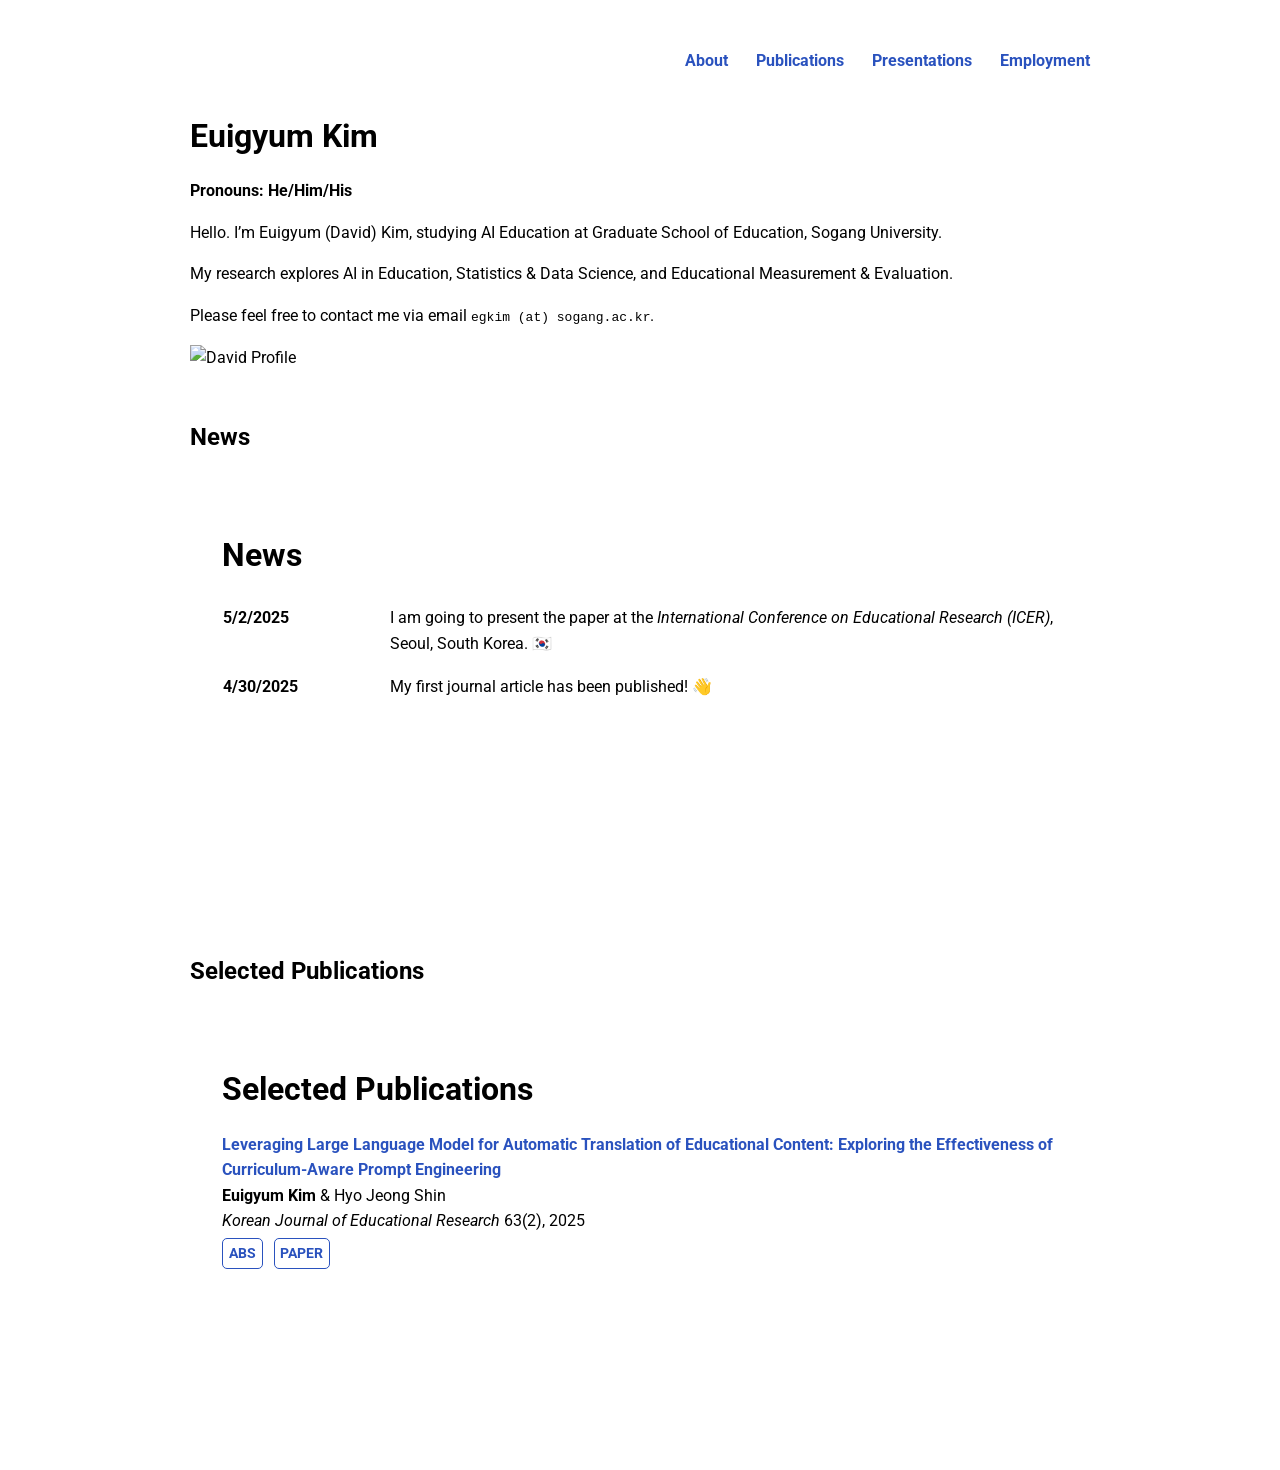
==== index.html @ 0bad4b85 "Update index.html" ====
<!DOCTYPE html>
<html lang="en">
<head>
  <meta charset="UTF-8">
  <title>Euigyum Kim | Masters Student in Sogang University</title>
  <meta name="viewport" content="width=device-width, initial-scale=1">
  <link href="https://fonts.googleapis.com/css2?family=Roboto&display=swap" rel="stylesheet">
  <link rel="stylesheet" href="style.css">
</head>
<body>

<style>
    header {
      display: flex;
      justify-content: flex-end;
      align-items: center;
      padding: 1em 0;
    }
    header nav a {
      margin-left: 1.5em;
      text-decoration: none;
    }
  </style>
</head>
<body>

<header>
  <nav>
    <a href="index.html">About</a>
    <a href="publications.html">Publications</a>
    <a href="#">Presentations</a>
    <a href="#">Employment</a>
  </nav>
</header>

<div class="intro">
  <div class="intro-text">
    <h1>Euigyum Kim</h1>
    <p><strong>Pronouns: He/Him/His</strong></p>
    <p>Hello. I’m Euigyum (David) Kim, studying AI Education at Graduate School of Education, Sogang University.</p>
    <p>My research explores AI in Education, Statistics & Data Science, and Educational Measurement & Evaluation.</p>
    <p>Please feel free to contact me via email <code>egkim (at) sogang.ac.kr</code>.</p>
  </div>
  <div class="profile-img">
    <img src="image_assets/profile/profile_250512.jpg" alt="David Profile">
  </div>
</div>

<h2>News</h2>
<iframe src="news.html" style="width:100%; border:none;" height="420"></iframe>

<h2>Selected Publications</h2>
<iframe src="publications.html" style="width:100%; border:none;" height="420"></iframe>

</body>
</html>
---- style.css ----
body {
  font-family: 'Roboto', sans-serif;
  max-width: 900px;
  margin: auto;
  padding: 2em;
  line-height: 1.6;
  color: #000;
}

a {
  color: #2A52BE;
  font-weight: bold;
  text-decoration: none;
}

a:hover {
  text-decoration: underline;
}

h1 {
  font-size: 2em;
  font-weight: bold;
  margin-bottom: 0.2em;
}

h2 {
  margin-top: 2em;
  font-weight: bold;
}

nav a {
  margin-left: 1.5em;
}

.news-table {
  width: 100%;
  border-spacing: 0 1em;
}

.news-date {
  width: 20%;
  font-weight: bold;
  vertical-align: top;
}

.news-content {
  width: 80%;
}

.pub-title {
  font-weight: bold;
  margin-top: 1em;
}

.pub-links a {
  display: inline-block;
  margin-right: 0.5em;
  margin-top: 0.3em;
  padding: 0.2em 0.4em;
  border: 1px solid #2A52BE;
  border-radius: 5px;
  font-size: 0.9em;
  color: #2A52BE;
}

.abstract {
  display: none;
  margin-top: 0.5em;
  padding: 1em;
  border: 1px dashed #2A52BE;
  background-color: #f9f9ff;
}
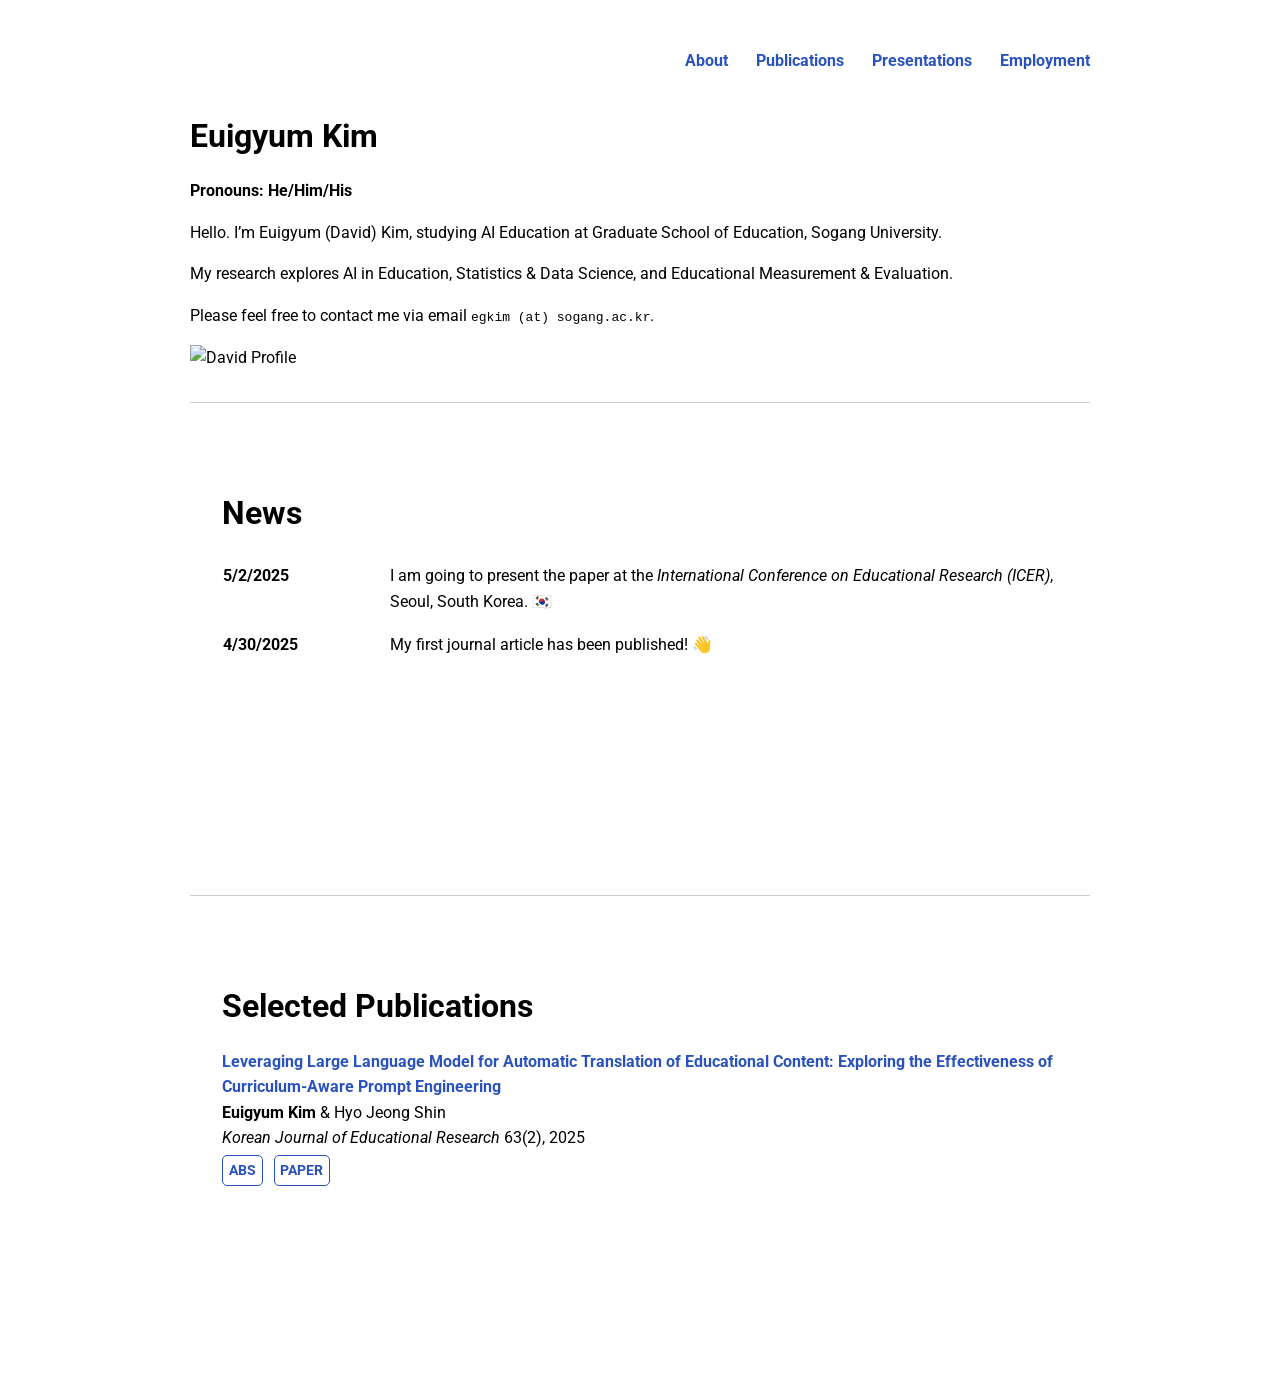
==== commit cb8272da: "Update index.html" ====
--- a/index.html
+++ b/index.html
@@ -46,11 +46,13 @@
   </div>
 </div>
 
-<h2>News</h2>
+<hr style="border: none; border-top: 1px solid #ccc; margin: 2em 0;">
+
 <iframe src="news.html" style="width:100%; border:none;" height="420"></iframe>
 
-<h2>Selected Publications</h2>
-<iframe src="publications.html" style="width:100%; border:none;" height="420"></iframe>
+<hr style="border: none; border-top: 1px solid #ccc; margin: 2em 0;">
+
+  <iframe src="publications.html" style="width:100%; border:none;" height="420"></iframe>
 
 </body>
 </html>
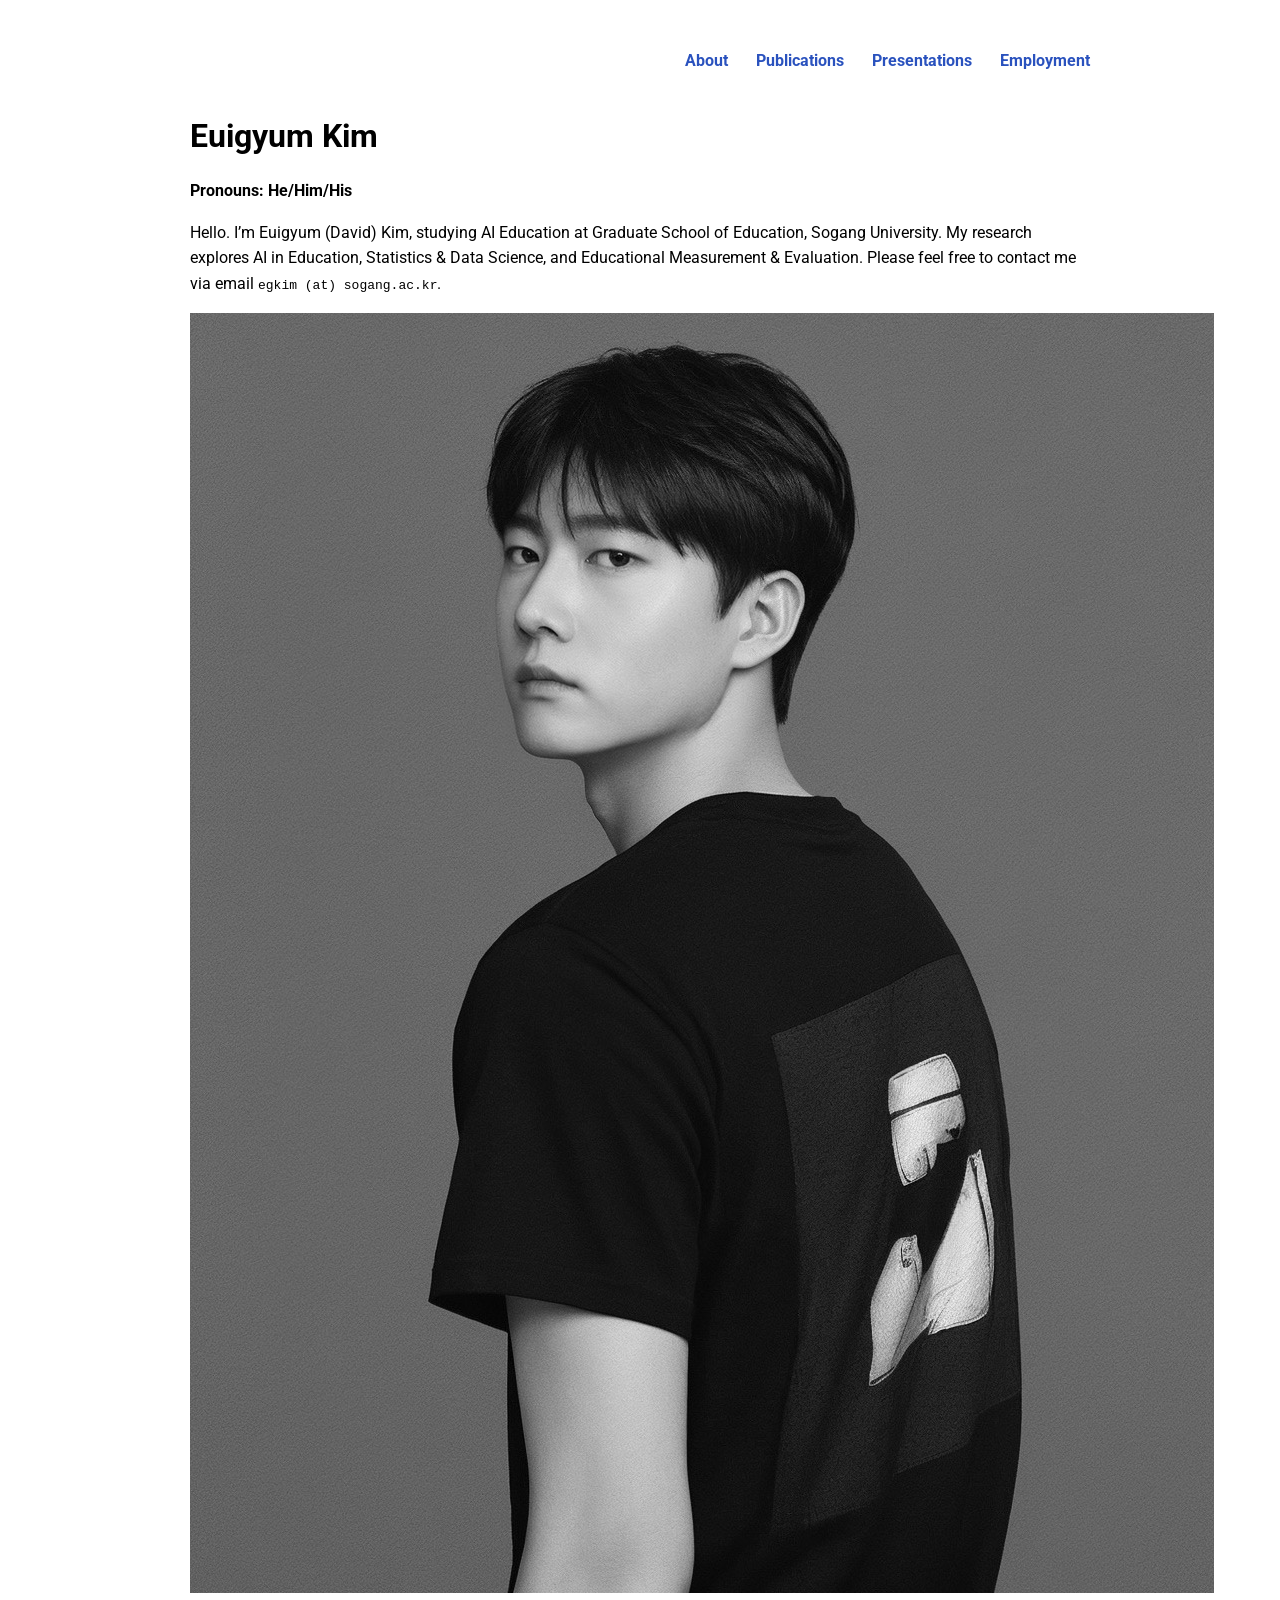
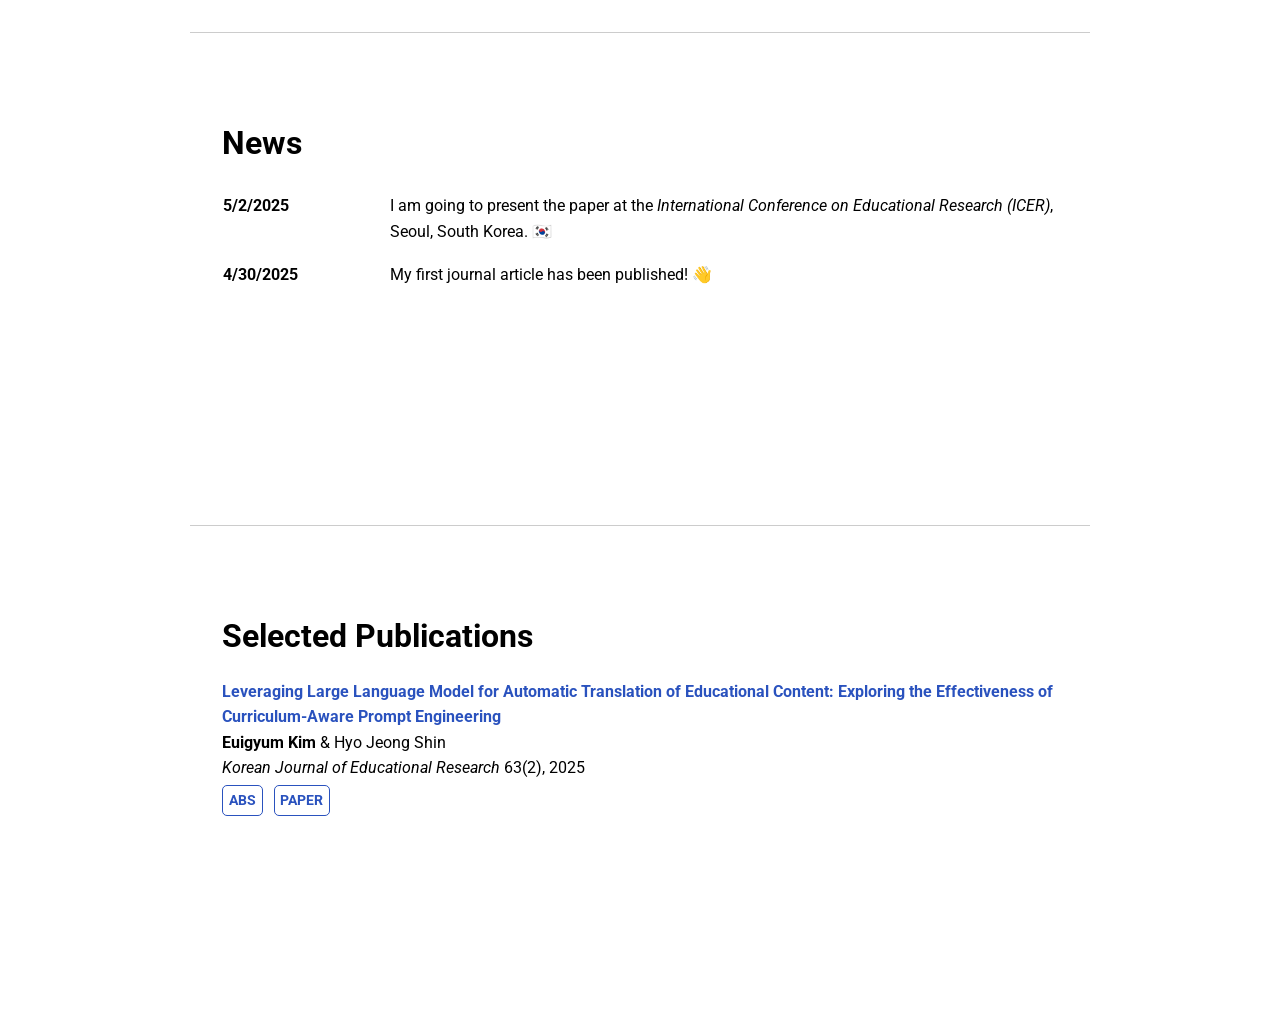
==== commit 1d1d3b93: "Update index.html" ====
--- a/index.html
+++ b/index.html
@@ -37,12 +37,10 @@
   <div class="intro-text">
     <h1>Euigyum Kim</h1>
     <p><strong>Pronouns: He/Him/His</strong></p>
-    <p>Hello. I’m Euigyum (David) Kim, studying AI Education at Graduate School of Education, Sogang University.</p>
-    <p>My research explores AI in Education, Statistics & Data Science, and Educational Measurement & Evaluation.</p>
-    <p>Please feel free to contact me via email <code>egkim (at) sogang.ac.kr</code>.</p>
+    <p>Hello. I’m Euigyum (David) Kim, studying AI Education at Graduate School of Education, Sogang University. My research explores AI in Education, Statistics & Data Science, and Educational Measurement & Evaluation. Please feel free to contact me via email <code>egkim (at) sogang.ac.kr</code>.</p>
   </div>
   <div class="profile-img">
-    <img src="image_assets/profile/profile_250512.jpg" alt="David Profile">
+    <img src="image_assets/profile/profile_250512.JPG" alt="David Profile">
   </div>
 </div>
 
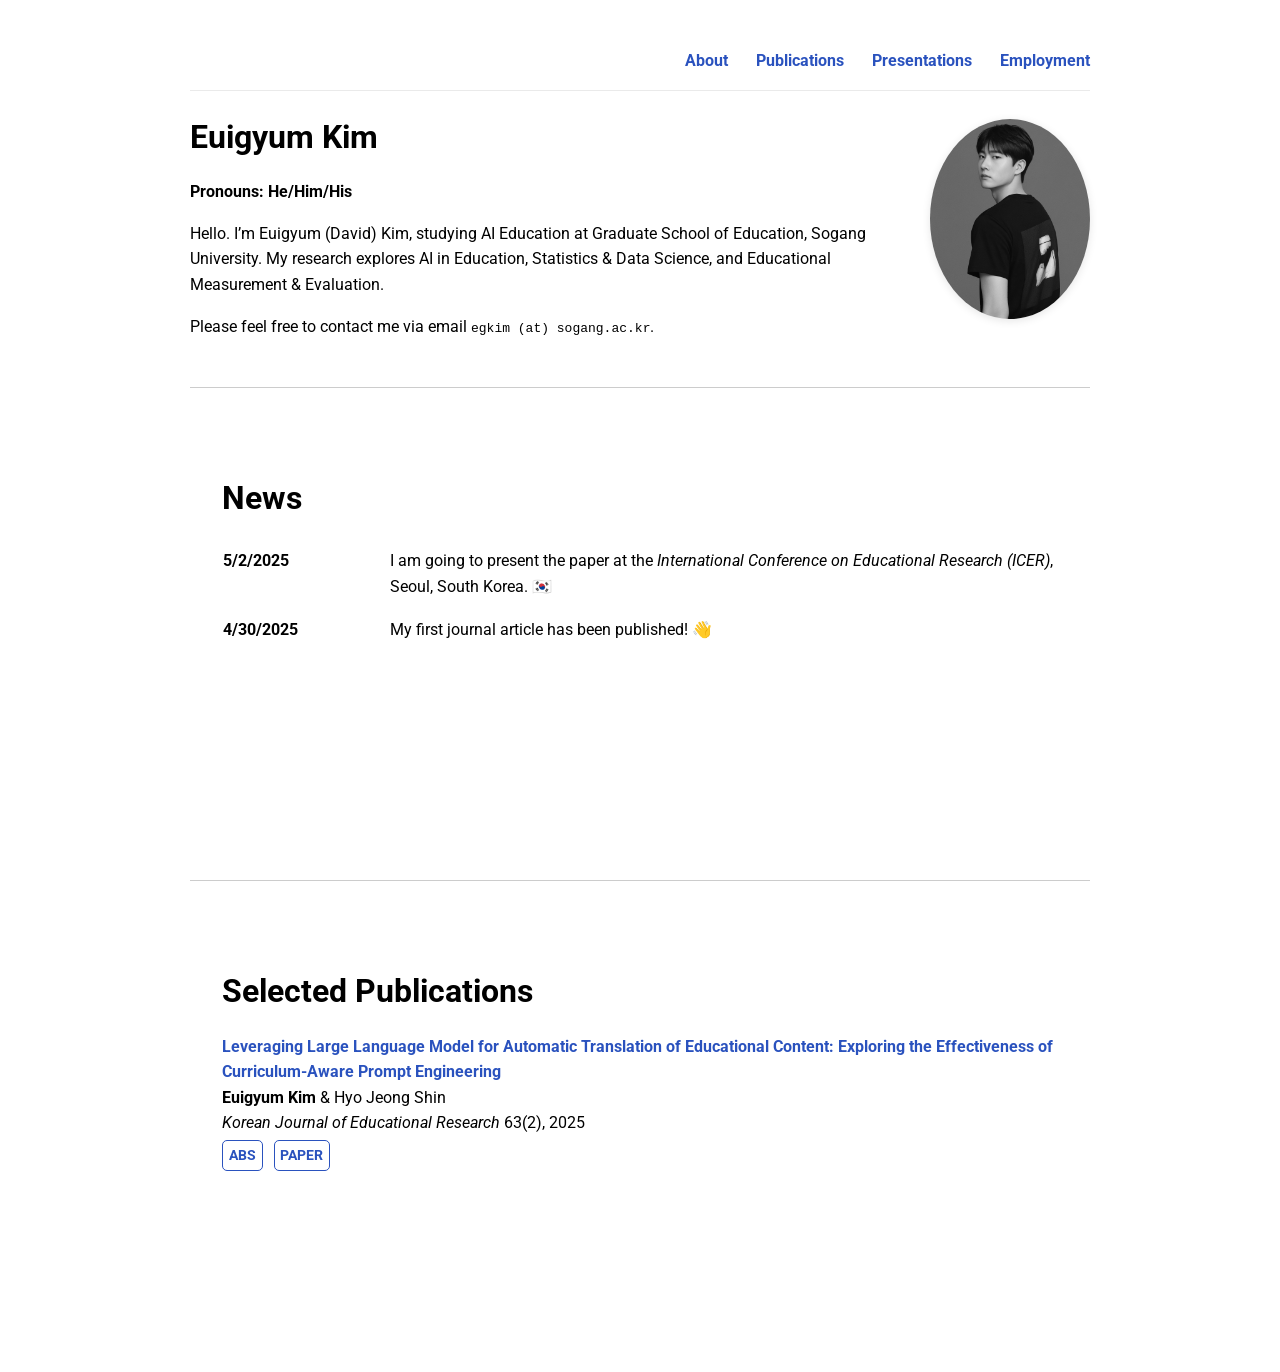
==== commit 612e8757: "Update index.html" ====
--- a/index.html
+++ b/index.html
@@ -37,13 +37,14 @@
   <div class="intro-text">
     <h1>Euigyum Kim</h1>
     <p><strong>Pronouns: He/Him/His</strong></p>
-    <p>Hello. I’m Euigyum (David) Kim, studying AI Education at Graduate School of Education, Sogang University. My research explores AI in Education, Statistics & Data Science, and Educational Measurement & Evaluation. Please feel free to contact me via email <code>egkim (at) sogang.ac.kr</code>.</p>
+    <p>Hello. I’m Euigyum (David) Kim, studying AI Education at Graduate School of Education, Sogang University. My research explores AI in Education, Statistics & Data Science, and Educational Measurement & Evaluation.</p>
+    <p>Please feel free to contact me via email <code>egkim (at) sogang.ac.kr</code>.</p>
   </div>
   <div class="profile-img">
-    <img src="image_assets/profile/profile_250512.JPG" alt="David Profile">
+    <img src="image_assets/profile/profile_250512.JPG" alt="Profile photo of Euigyum Kim">
   </div>
 </div>
-
+  
 <hr style="border: none; border-top: 1px solid #ccc; margin: 2em 0;">
 
 <iframe src="news.html" style="width:100%; border:none;" height="420"></iframe>
--- a/style.css
+++ b/style.css
@@ -1,3 +1,26 @@
+.intro {
+  display: flex;
+  flex-wrap: wrap;
+  align-items: center;
+  gap: 2em;
+}
+
+.intro-text {
+  flex: 1 1 60%;
+}
+
+.profile-img {
+  flex: 1 1 160px;
+  max-width: 160px;
+}
+
+.profile-img img {
+  width: 100%;
+  border-radius: 50%;
+  object-fit: cover;
+  box-shadow: 0 2px 8px rgba(0, 0, 0, 0.1);
+}
+
 body {
   font-family: 'Roboto', sans-serif;
   max-width: 900px;
@@ -70,3 +93,24 @@
   border: 1px dashed #2A52BE;
   background-color: #f9f9ff;
 }
+
+header {
+  position: sticky;
+  top: 0;
+  z-index: 100;
+  background-color: white;
+  border-bottom: 1px solid #eaeaea;
+  padding: 1em 0;
+  display: flex;
+  justify-content: flex-end;
+  align-items: center;
+  transition: all 0.3s ease;
+  backdrop-filter: blur(6px);
+}
+
+header nav a {
+  margin-left: 1.5em;
+  color: #2A52BE;
+  font-weight: bold;
+  text-decoration: none;
+}
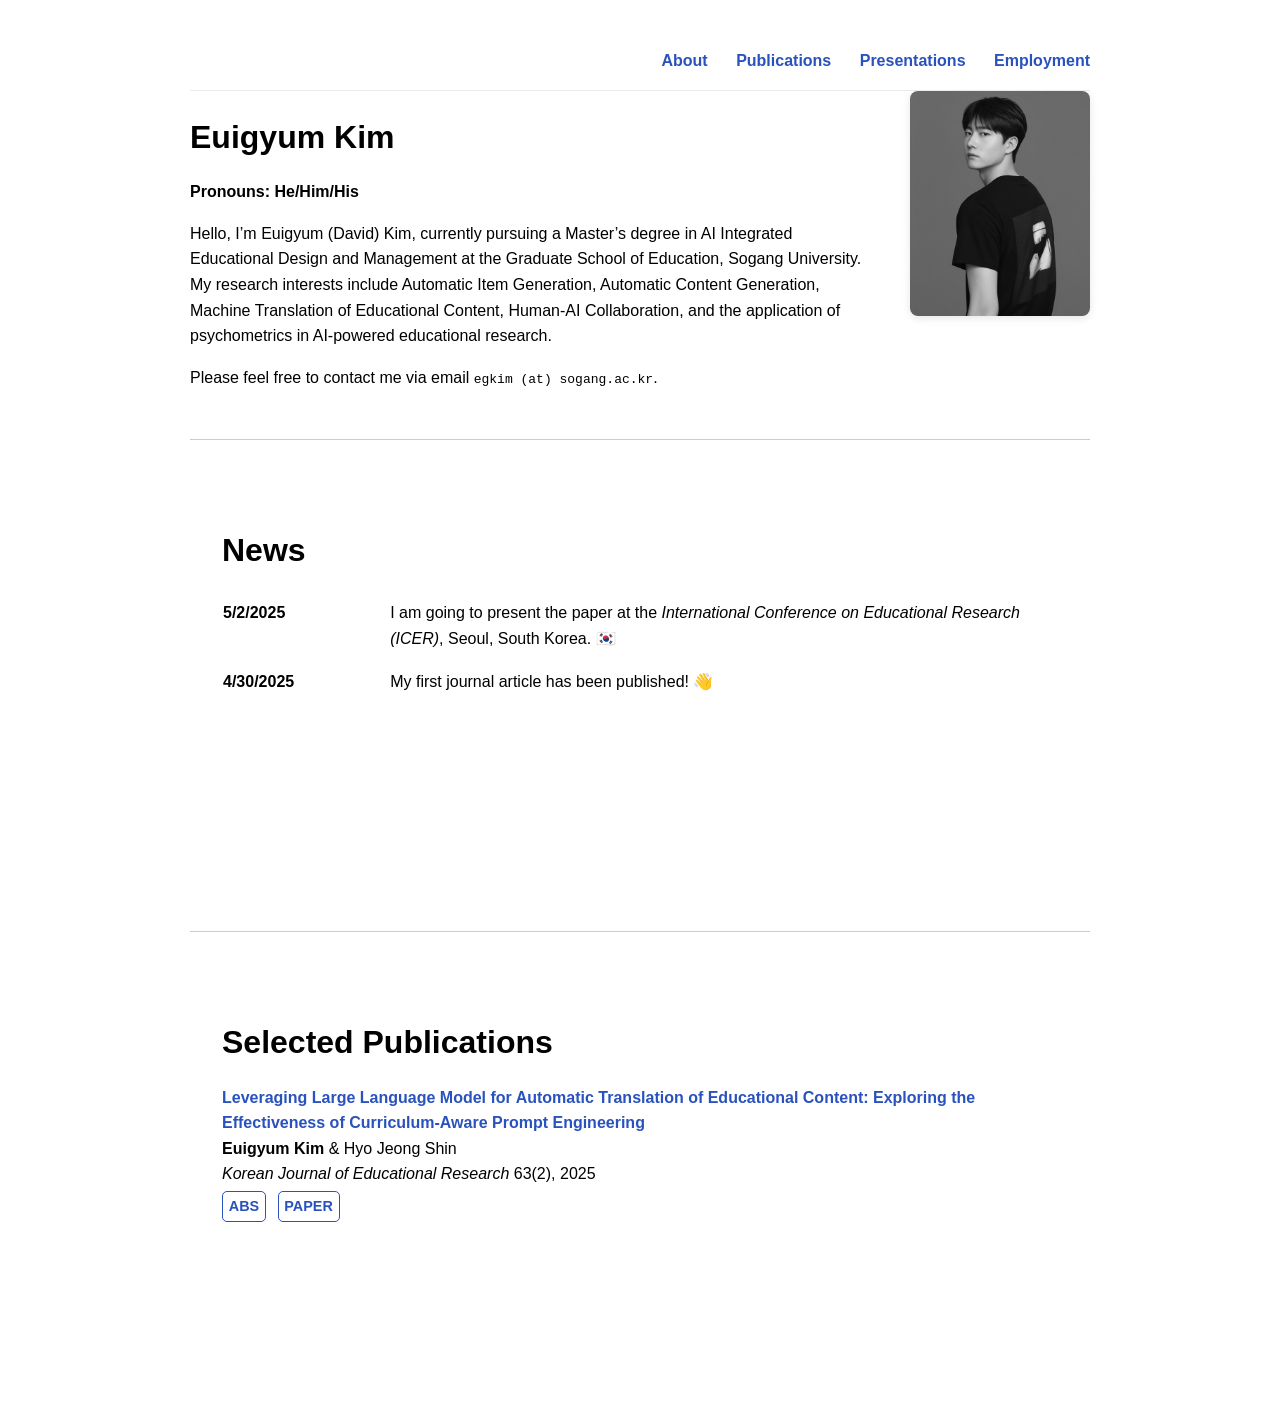
==== commit 50027bf7: "Update index.html" ====
--- a/index.html
+++ b/index.html
@@ -2,7 +2,7 @@
 <html lang="en">
 <head>
   <meta charset="UTF-8">
-  <title>Euigyum Kim | Masters Student in Sogang University</title>
+  <title>Euigyum (David) Kim</title>
   <meta name="viewport" content="width=device-width, initial-scale=1">
   <link href="https://fonts.googleapis.com/css2?family=Roboto&display=swap" rel="stylesheet">
   <link rel="stylesheet" href="style.css">
@@ -37,7 +37,7 @@
   <div class="intro-text">
     <h1>Euigyum Kim</h1>
     <p><strong>Pronouns: He/Him/His</strong></p>
-    <p>Hello. I’m Euigyum (David) Kim, studying AI Education at Graduate School of Education, Sogang University. My research explores AI in Education, Statistics & Data Science, and Educational Measurement & Evaluation.</p>
+    <p>Hello, I’m Euigyum (David) Kim, currently pursuing a Master’s degree in AI Integrated Educational Design and Management at the Graduate School of Education, Sogang University. My research interests include Automatic Item Generation, Automatic Content Generation, Machine Translation of Educational Content, Human-AI Collaboration, and the application of psychometrics in AI-powered educational research.</p>
     <p>Please feel free to contact me via email <code>egkim (at) sogang.ac.kr</code>.</p>
   </div>
   <div class="profile-img">
--- a/style.css
+++ b/style.css
@@ -1,7 +1,7 @@
 .intro {
   display: flex;
   flex-wrap: wrap;
-  align-items: center;
+  align-items: flex-start;
   gap: 2em;
 }
 
@@ -10,19 +10,20 @@
 }
 
 .profile-img {
-  flex: 1 1 160px;
-  max-width: 160px;
+  flex: 1 1 180px;
+  max-width: 180px;
 }
 
 .profile-img img {
   width: 100%;
-  border-radius: 50%;
+  border-radius: 8px;
   object-fit: cover;
   box-shadow: 0 2px 8px rgba(0, 0, 0, 0.1);
 }
 
 body {
-  font-family: 'Roboto', sans-serif;
+  font-family: 'Open Sans', sans-serif;
+  font-weight: 300;
   max-width: 900px;
   margin: auto;
   padding: 2em;
@@ -90,7 +91,7 @@
   display: none;
   margin-top: 0.5em;
   padding: 1em;
-  border: 1px dashed #2A52BE;
+  border: 1px solid #434C60;
   background-color: #f9f9ff;
 }
 
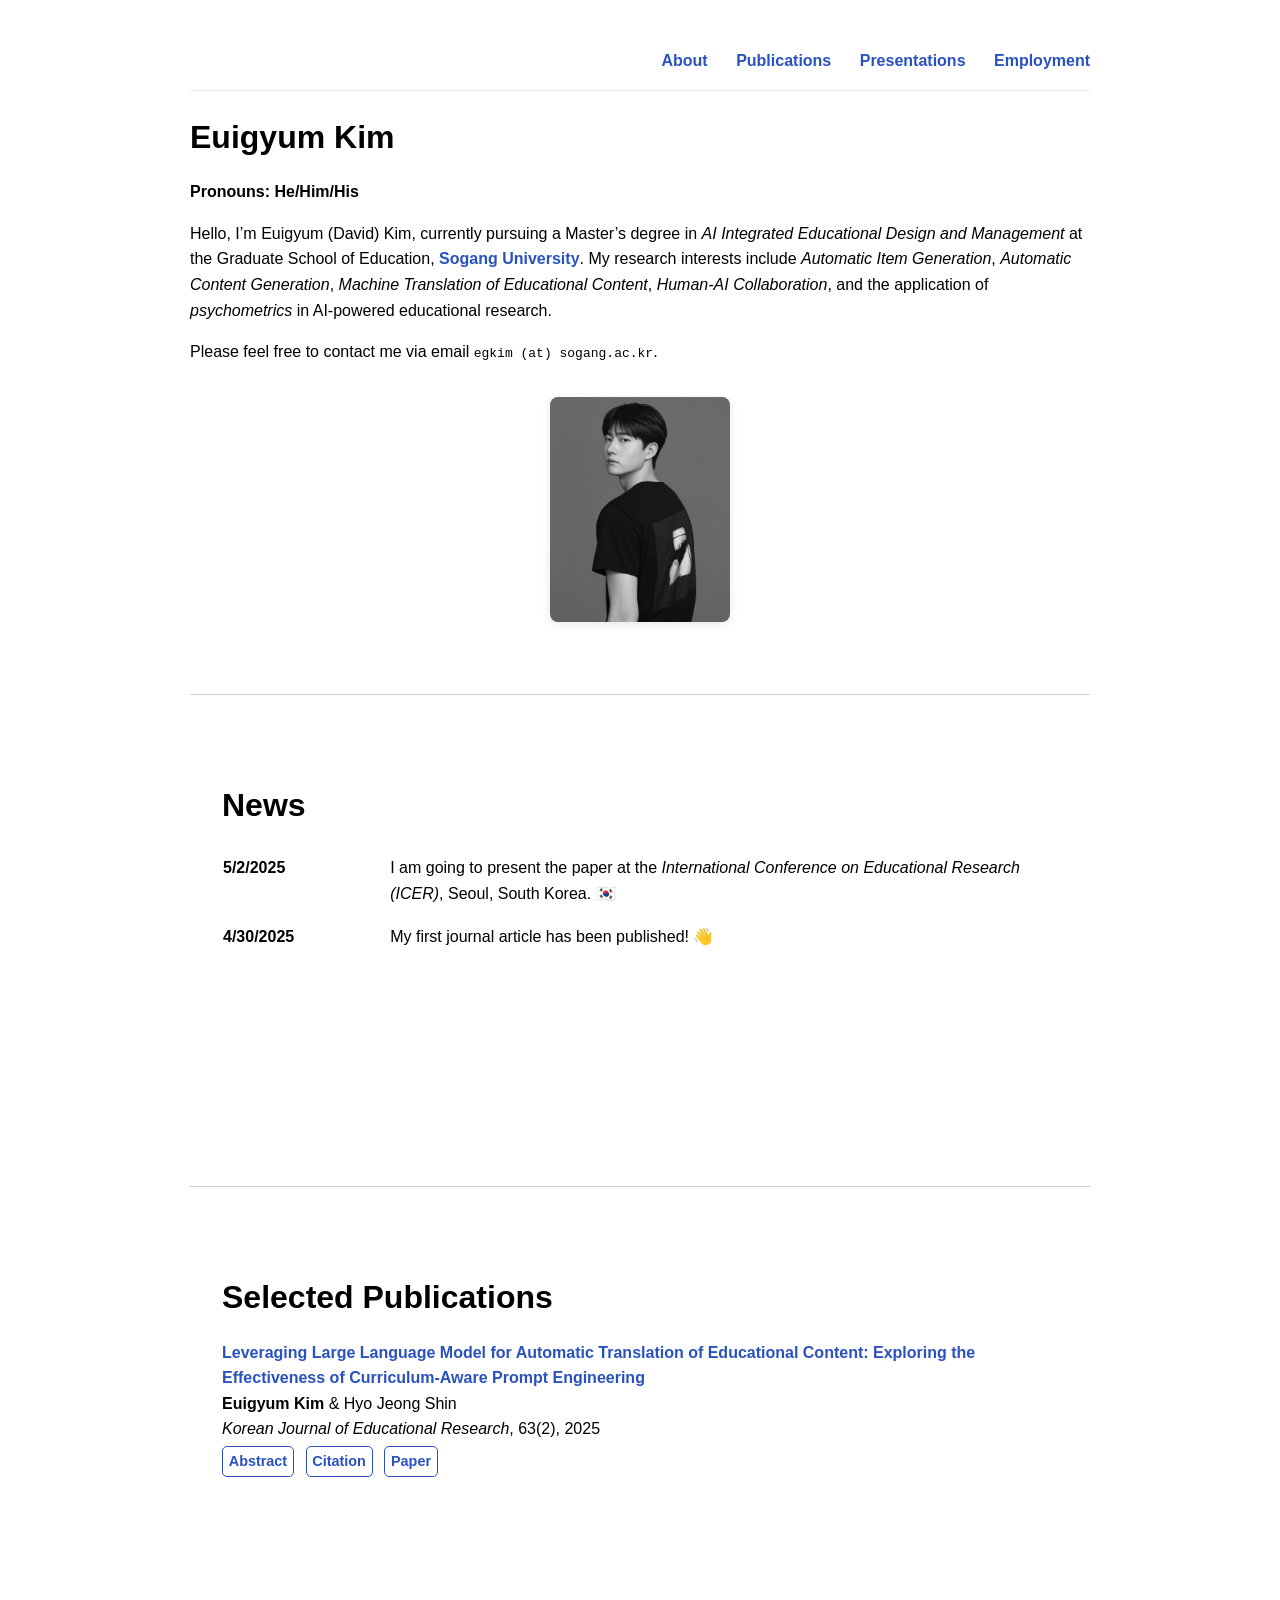
==== commit 17403fa9: "Update index.html" ====
--- a/index.html
+++ b/index.html
@@ -8,22 +8,7 @@
   <link rel="stylesheet" href="style.css">
 </head>
 <body>
-
-<style>
-    header {
-      display: flex;
-      justify-content: flex-end;
-      align-items: center;
-      padding: 1em 0;
-    }
-    header nav a {
-      margin-left: 1.5em;
-      text-decoration: none;
-    }
-  </style>
-</head>
-<body>
-
+  
 <header>
   <nav>
     <a href="index.html">About</a>
@@ -37,21 +22,22 @@
   <div class="intro-text">
     <h1>Euigyum Kim</h1>
     <p><strong>Pronouns: He/Him/His</strong></p>
-    <p>Hello, I’m Euigyum (David) Kim, currently pursuing a Master’s degree in AI Integrated Educational Design and Management at the Graduate School of Education, Sogang University. My research interests include Automatic Item Generation, Automatic Content Generation, Machine Translation of Educational Content, Human-AI Collaboration, and the application of psychometrics in AI-powered educational research.</p>
+    <p>Hello, I’m Euigyum (David) Kim, currently pursuing a Master’s degree in <em>AI Integrated Educational Design and Management</em> at the Graduate School of Education, 
+    <a href="https://sogang.ac.kr/en/home" target="_blank">Sogang University</a>. My research interests include <em>Automatic Item Generation</em>, <em>Automatic Content Generation</em>, <em>Machine Translation of Educational Content</em>, <em>Human-AI Collaboration</em>, and the application of <em>psychometrics</em> in AI-powered educational research.</p>
     <p>Please feel free to contact me via email <code>egkim (at) sogang.ac.kr</code>.</p>
   </div>
   <div class="profile-img">
     <img src="image_assets/profile/profile_250512.JPG" alt="Profile photo of Euigyum Kim">
   </div>
 </div>
-  
+
 <hr style="border: none; border-top: 1px solid #ccc; margin: 2em 0;">
 
 <iframe src="news.html" style="width:100%; border:none;" height="420"></iframe>
 
 <hr style="border: none; border-top: 1px solid #ccc; margin: 2em 0;">
 
-  <iframe src="publications.html" style="width:100%; border:none;" height="420"></iframe>
+<iframe src="publications.html" style="width:100%; border:none;" height="420"></iframe>
 
 </body>
 </html>
--- a/style.css
+++ b/style.css
@@ -1,17 +1,12 @@
 .intro {
-  display: flex;
-  flex-wrap: wrap;
-  align-items: flex-start;
-  gap: 2em;
-}
-
-.intro-text {
-  flex: 1 1 60%;
+  display: block;
+  padding-bottom: 2em;
 }
 
 .profile-img {
-  flex: 1 1 180px;
   max-width: 180px;
+  margin: 2em auto 0 auto;
+  text-align: center;
 }
 
 .profile-img img {
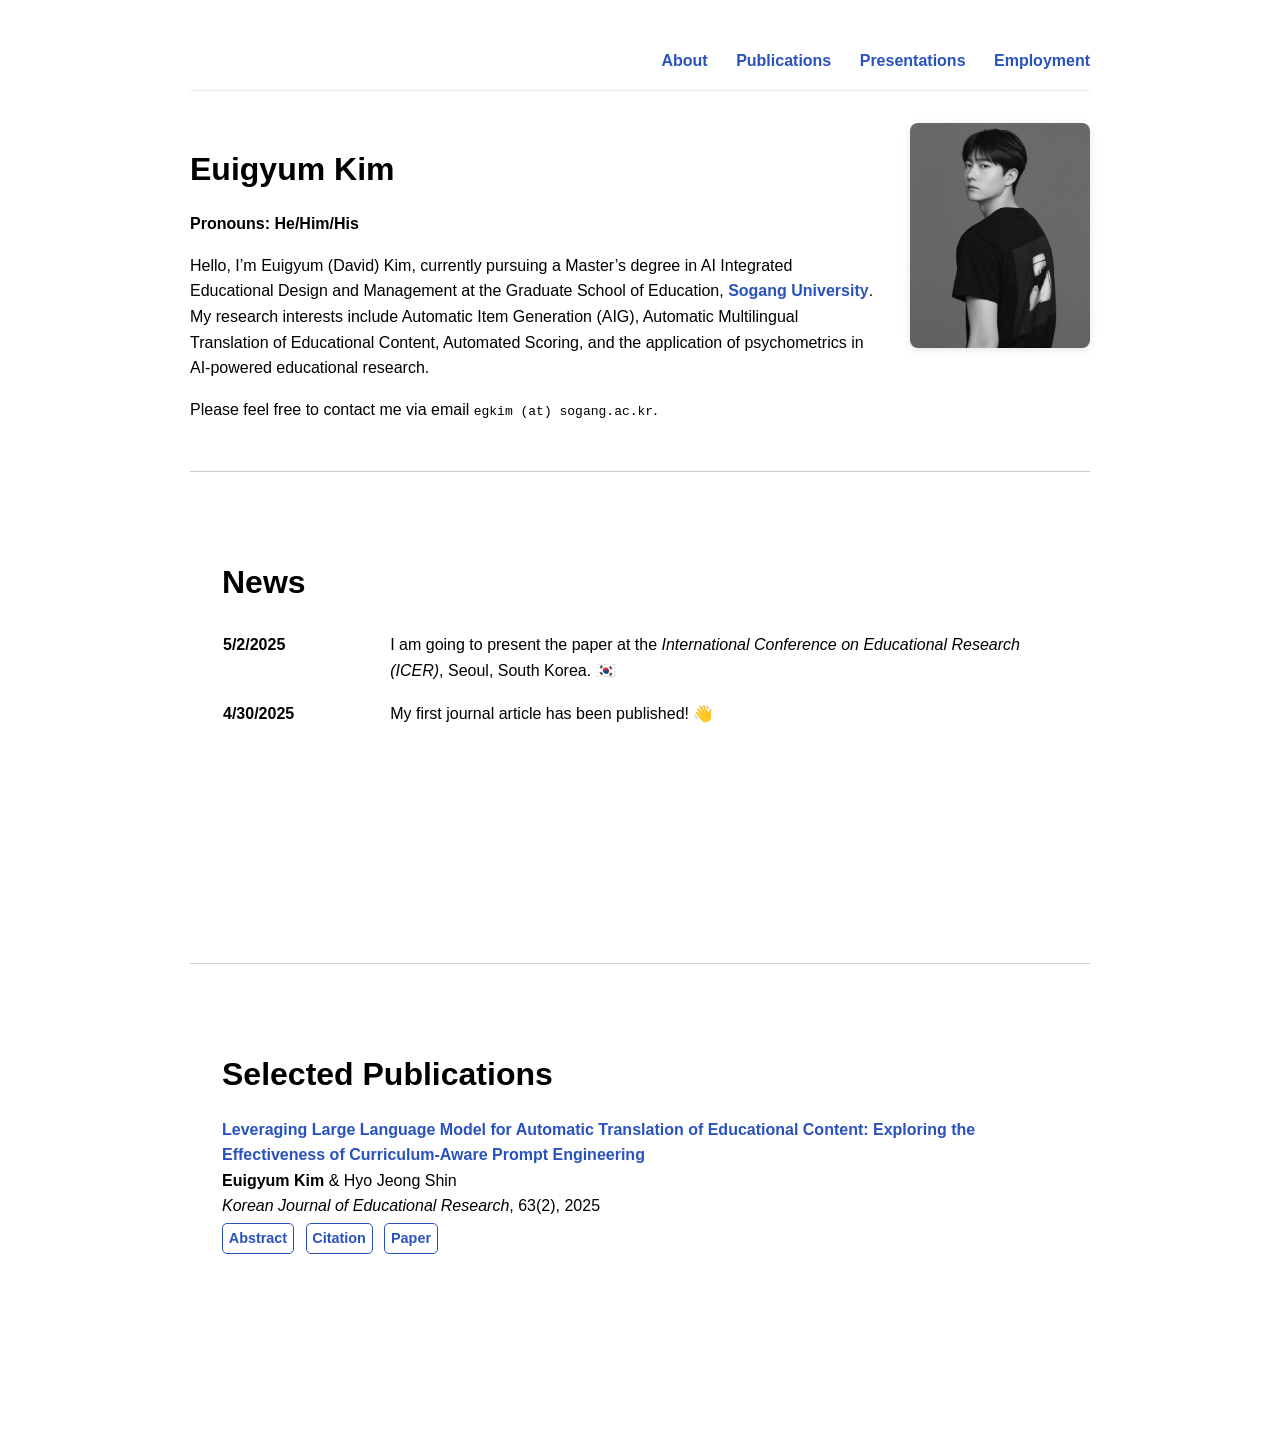
==== commit 4f4441c5: "Update index.html" ====
--- a/index.html
+++ b/index.html
@@ -22,8 +22,8 @@
   <div class="intro-text">
     <h1>Euigyum Kim</h1>
     <p><strong>Pronouns: He/Him/His</strong></p>
-    <p>Hello, I’m Euigyum (David) Kim, currently pursuing a Master’s degree in <em>AI Integrated Educational Design and Management</em> at the Graduate School of Education, 
-    <a href="https://sogang.ac.kr/en/home" target="_blank">Sogang University</a>. My research interests include <em>Automatic Item Generation</em>, <em>Automatic Content Generation</em>, <em>Machine Translation of Educational Content</em>, <em>Human-AI Collaboration</em>, and the application of <em>psychometrics</em> in AI-powered educational research.</p>
+    <p>Hello, I’m Euigyum (David) Kim, currently pursuing a Master’s degree in AI Integrated Educational Design and Management at the Graduate School of Education, 
+    <a href="https://sogang.ac.kr/en/home" target="_blank">Sogang University</a>. My research interests include Automatic Item Generation (AIG), Automatic Multilingual Translation of Educational Content, Automated Scoring, and the application of psychometrics in AI-powered educational research.</p>
     <p>Please feel free to contact me via email <code>egkim (at) sogang.ac.kr</code>.</p>
   </div>
   <div class="profile-img">
--- a/style.css
+++ b/style.css
@@ -1,20 +1,31 @@
 .intro {
-  display: block;
-  padding-bottom: 2em;
+  display: flex;
+  flex-wrap: wrap;
+  align-items: flex-start;
+  justify-content: space-between;
+  gap: 2em;
+  margin-top: 2em;
+}
+
+.intro-text {
+  flex: 1 1 60%;
+  min-width: 260px;
 }
 
 .profile-img {
+  flex: 0 0 180px;
   max-width: 180px;
-  margin: 2em auto 0 auto;
   text-align: center;
+  margin-top: 0;
 }
 
 .profile-img img {
   width: 100%;
-  border-radius: 8px;
+  border-radius: 8px; /* 유지: 원형 아님 */
   object-fit: cover;
   box-shadow: 0 2px 8px rgba(0, 0, 0, 0.1);
 }
+
 
 body {
   font-family: 'Open Sans', sans-serif;
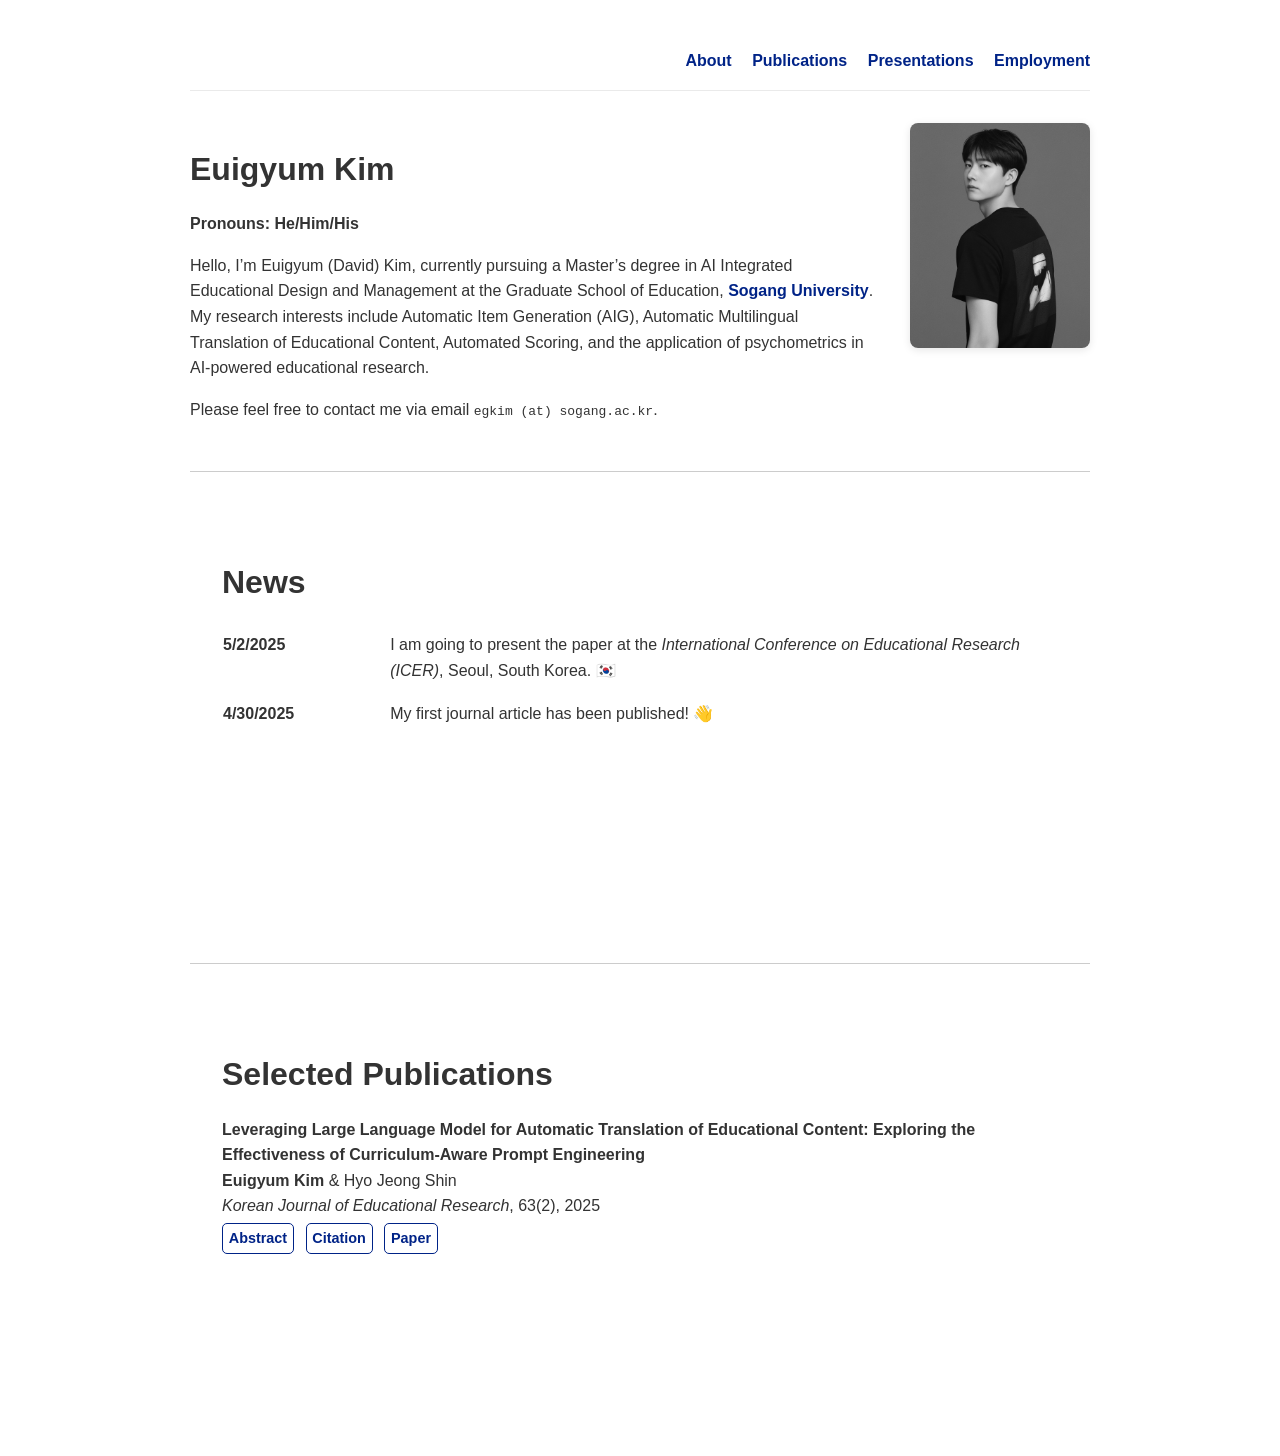
==== commit 3dd262f6: "Update index.html" ====
--- a/index.html
+++ b/index.html
@@ -5,6 +5,7 @@
   <title>Euigyum (David) Kim</title>
   <meta name="viewport" content="width=device-width, initial-scale=1">
   <link href="https://fonts.googleapis.com/css2?family=Roboto&display=swap" rel="stylesheet">
+  <link href="https://fonts.googleapis.com/css2?family=Noto+Sans+KR&display=swap" rel="stylesheet">
   <link rel="stylesheet" href="style.css">
 </head>
 <body>
--- a/style.css
+++ b/style.css
@@ -1,8 +1,8 @@
 .intro {
   display: flex;
   flex-wrap: wrap;
+  justify-content: space-between;
   align-items: flex-start;
-  justify-content: space-between;
   gap: 2em;
   margin-top: 2em;
 }
@@ -21,7 +21,7 @@
 
 .profile-img img {
   width: 100%;
-  border-radius: 8px; /* 유지: 원형 아님 */
+  border-radius: 8px;
   object-fit: cover;
   box-shadow: 0 2px 8px rgba(0, 0, 0, 0.1);
 }
@@ -34,11 +34,11 @@
   margin: auto;
   padding: 2em;
   line-height: 1.6;
-  color: #000;
+  color: #333333;
 }
 
 a {
-  color: #2A52BE;
+  color: #002387;
   font-weight: bold;
   text-decoration: none;
 }
@@ -59,7 +59,7 @@
 }
 
 nav a {
-  margin-left: 1.5em;
+  margin-left: 1em;
 }
 
 .news-table {
@@ -87,10 +87,10 @@
   margin-right: 0.5em;
   margin-top: 0.3em;
   padding: 0.2em 0.4em;
-  border: 1px solid #2A52BE;
+  border: 1px solid #002387;
   border-radius: 5px;
   font-size: 0.9em;
-  color: #2A52BE;
+  color: #002387;
 }
 
 .abstract {
@@ -116,8 +116,8 @@
 }
 
 header nav a {
-  margin-left: 1.5em;
-  color: #2A52BE;
+  margin-left: 1em;
+  color: #002387;
   font-weight: bold;
   text-decoration: none;
 }
